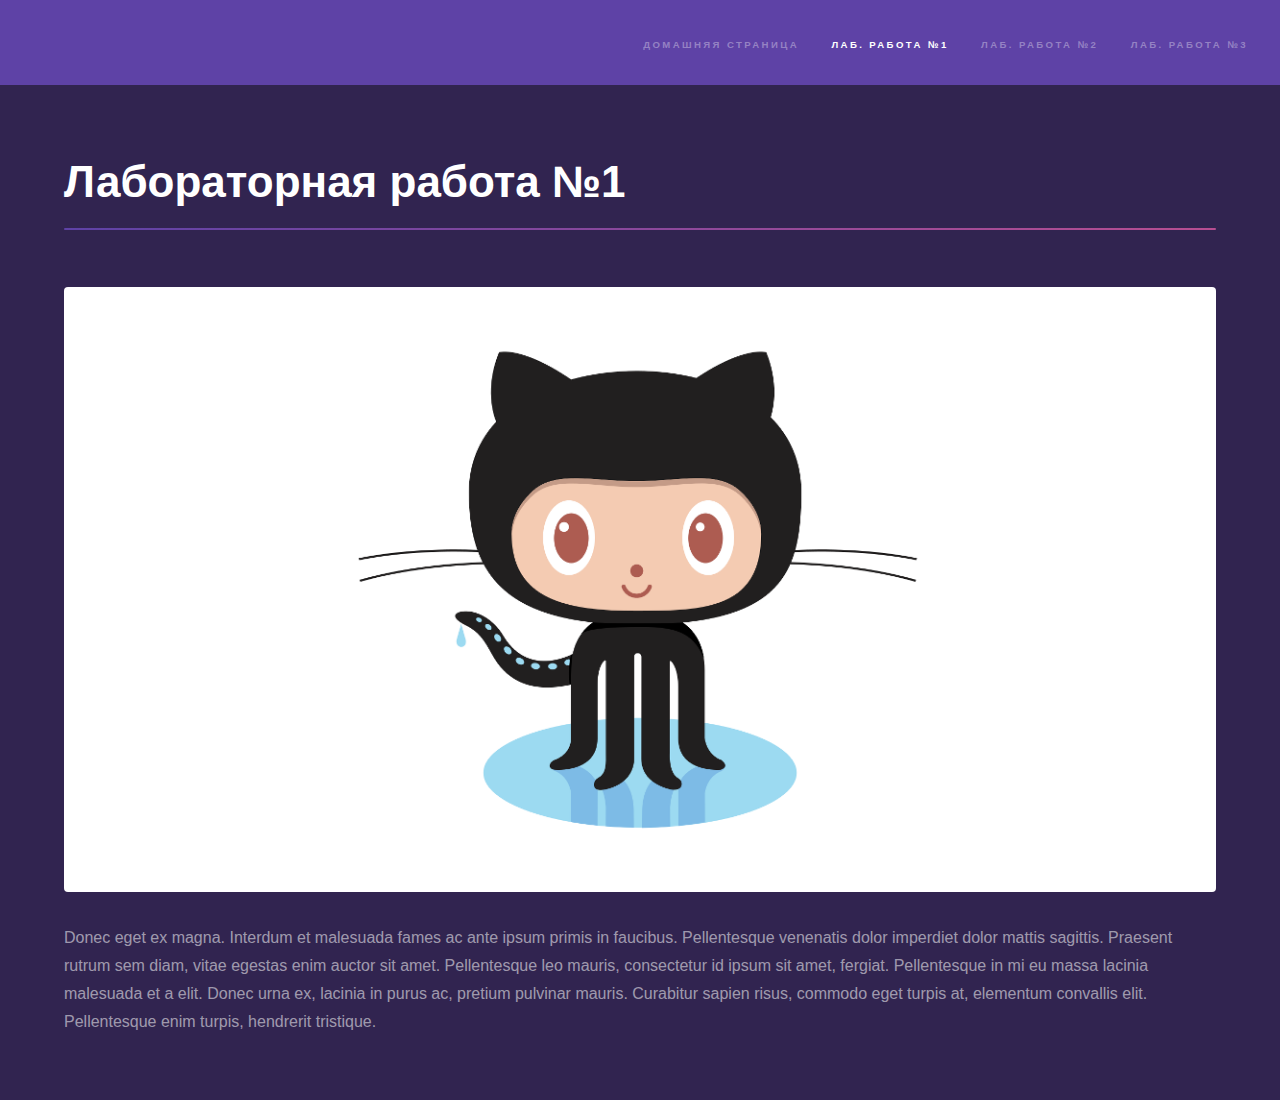
==== main/report_1.html @ d6a030f0 "first init" ====
<!DOCTYPE HTML>
<!--
	Hyperspace by HTML5 UP
	html5up.net | @ajlkn
	Free for personal and commercial use under the CCA 3.0 license (html5up.net/license)
-->
<html>
<head>
    <title>Лабораторная работа №1</title>
    <meta charset="utf-8" />
    <meta name="viewport" content="width=device-width, initial-scale=1, user-scalable=no" />
    <link rel="stylesheet" href="../assets/css/main.css" />
    <noscript><link rel="stylesheet" href="../assets/css/noscript.css" /></noscript>
</head>
<body class="is-preload">

<!-- Header -->
<header id="header">
    <nav>
        <ul>
            <li><a href="../index.html">Домашняя страница</a></li>
            <li><a href="./report_1.html" class="active">Лаб. работа №1</a></li>
            <li><a href="./report_2.html">Лаб. работа №2</a></li>
            <li><a href="./report_3.html">Лаб. работа №3</a></li>
        </ul>
    </nav>
</header>

<!-- Wrapper -->
<div id="wrapper">

    <!-- Main -->
    <section id="main" class="wrapper">
        <div class="inner">
            <h1 class="major">Лабораторная работа №1</h1>
            <span class="image fit"><img src="../images/lab_1.jpg" alt="" /></span>
            <p>Donec eget ex magna. Interdum et malesuada fames ac ante ipsum primis in faucibus. Pellentesque venenatis dolor imperdiet dolor mattis sagittis. Praesent rutrum sem diam, vitae egestas enim auctor sit amet. Pellentesque leo mauris, consectetur id ipsum sit amet, fergiat. Pellentesque in mi eu massa lacinia malesuada et a elit. Donec urna ex, lacinia in purus ac, pretium pulvinar mauris. Curabitur sapien risus, commodo eget turpis at, elementum convallis elit. Pellentesque enim turpis, hendrerit tristique.</p>
        </div>
    </section>

</div>

<!-- Scripts -->
<script src="../assets/js/jquery.min.js"></script>
<script src="../assets/js/jquery.scrollex.min.js"></script>
<script src="../assets/js/jquery.scrolly.min.js"></script>
<script src="../assets/js/browser.min.js"></script>
<script src="../assets/js/breakpoints.min.js"></script>
<script src="../assets/js/util.js"></script>
<script src="../assets/js/main.js"></script>

</body>
</html>
---- assets/css/main.css ----
@import url(fontawesome-all.min.css);

/*
	Hyperspace by HTML5 UP
	html5up.net | @ajlkn
	Free for personal and commercial use under the CCA 3.0 license (html5up.net/license)
*/

html, body, div, span, applet, object,
iframe, h1, h2, h3, h4, h5, h6, p, blockquote,
pre, a, abbr, acronym, address, big, cite,
code, del, dfn, em, img, ins, kbd, q, s, samp,
small, strike, strong, sub, sup, tt, var, b,
u, i, center, dl, dt, dd, ol, ul, li, fieldset,
form, label, legend, table, caption, tbody,
tfoot, thead, tr, th, td, article, aside,
canvas, details, embed, figure, figcaption,
footer, header, hgroup, menu, nav, output, ruby,
section, summary, time, mark, audio, video {
	margin: 0;
	padding: 0;
	border: 0;
	font-size: 100%;
	font: inherit;
	vertical-align: baseline;}

article, aside, details, figcaption, figure,
footer, header, hgroup, menu, nav, section {
	display: block;}

body {
	line-height: 1;
}

ol, ul {
	list-style: none;
}

blockquote, q {
	quotes: none;
}

	blockquote:before, blockquote:after, q:before, q:after {
		content: '';
		content: none;
	}

table {
	border-collapse: collapse;
	border-spacing: 0;
}

body {
	-webkit-text-size-adjust: none;
}

mark {
	background-color: transparent;
	color: inherit;
}

input::-moz-focus-inner {
	border: 0;
	padding: 0;
}

input, select, textarea {
	-moz-appearance: none;
	-webkit-appearance: none;
	-ms-appearance: none;
	appearance: none;
}

/* Basic */

	@-ms-viewport {
		width: device-width;
	}

	body {
		-ms-overflow-style: scrollbar;
	}

	@media screen and (max-width: 480px) {

		html, body {
			min-width: 320px;
		}

	}

	html {
		box-sizing: border-box;
	}

	*, *:before, *:after {
		box-sizing: inherit;
	}

	body {
		background: #312450;
	}

		body.is-preload *, body.is-preload *:before, body.is-preload *:after {
			-moz-animation: none !important;
			-webkit-animation: none !important;
			-ms-animation: none !important;
			animation: none !important;
			-moz-transition: none !important;
			-webkit-transition: none !important;
			-ms-transition: none !important;
			transition: none !important;
		}

/* Type */

	body, input, select, textarea {
		color: rgba(255, 255, 255, 0.55);
		font-family: Arial, Helvetica, sans-serif;
		font-size: 16.5pt;
		font-weight: normal;
		line-height: 1.75;
	}

		@media screen and (max-width: 1680px) {

			body, input, select, textarea {
				font-size: 13pt;
			}

		}

		@media screen and (max-width: 1280px) {

			body, input, select, textarea {
				font-size: 12pt;
			}

		}

		@media screen and (max-width: 360px) {

			body, input, select, textarea {
				font-size: 11pt;
			}

		}

	a {
		-moz-transition: color 0.2s ease, border-bottom-color 0.2s ease;
		-webkit-transition: color 0.2s ease, border-bottom-color 0.2s ease;
		-ms-transition: color 0.2s ease, border-bottom-color 0.2s ease;
		transition: color 0.2s ease, border-bottom-color 0.2s ease;
		border-bottom: dotted 1px rgba(255, 255, 255, 0.35);
		color: inherit;
		text-decoration: none;
	}

		a:hover {
			border-bottom-color: transparent;
			color: #ffffff;
		}

	strong, b {
		color: #ffffff;
		font-weight: bold;
	}

	em, i {
		font-style: italic;
	}

	p {
		margin: 0 0 2em 0;
	}

	h1, h2, h3, h4, h5, h6 {
		color: #ffffff;
		font-weight: bold;
		line-height: 1.5;
		margin: 0 0 0.5em 0;
	}

		h1 a, h2 a, h3 a, h4 a, h5 a, h6 a {
			color: inherit;
			text-decoration: none;
		}

	h1 {
		font-size: 2.75em;
	}

		h1.major {
			margin: 0 0 1.3em 0;
			position: relative;
			padding-bottom: 0.35em;
		}

			h1.major:after {
				background-image: -moz-linear-gradient(to right, #5e42a6, #b74e91);
				background-image: -webkit-linear-gradient(to right, #5e42a6, #b74e91);
				background-image: -ms-linear-gradient(to right, #5e42a6, #b74e91);
				background-image: linear-gradient(to right, #5e42a6, #b74e91);
				-moz-transition: max-width 0.2s ease;
				-webkit-transition: max-width 0.2s ease;
				-ms-transition: max-width 0.2s ease;
				transition: max-width 0.2s ease;
				border-radius: 0.2em;
				bottom: 0;
				content: '';
				height: 0.05em;
				position: absolute;
				right: 0;
				width: 100%;
			}

	h2 {
		font-size: 1.75em;
	}

	h3 {
		font-size: 1.1em;
	}

	h4 {
		font-size: 1em;
	}

	h5 {
		font-size: 0.8em;
	}

	h6 {
		font-size: 0.6em;
	}

	@media screen and (max-width: 736px) {

		h1 {
			font-size: 2em;
		}

		h2 {
			font-size: 1.25em;
		}

		h3 {
			font-size: 1em;
		}

		h4 {
			font-size: 0.8em;
		}

		h5 {
			font-size: 0.6em;
		}

		h6 {
			font-size: 0.6em;
		}

	}

	sub {
		font-size: 0.8em;
		position: relative;
		top: 0.5em;
	}

	sup {
		font-size: 0.8em;
		position: relative;
		top: -0.5em;
	}

	blockquote {
		border-left: solid 4px rgba(255, 255, 255, 0.15);
		font-style: italic;
		margin: 0 0 2em 0;
		padding: 0.5em 0 0.5em 2em;
	}

	code {
		background: rgba(255, 255, 255, 0.05);
		border-radius: 0.25em;
		border: solid 1px rgba(255, 255, 255, 0.15);
		font-family: "Courier New", monospace;
		font-size: 0.9em;
		margin: 0 0.25em;
		padding: 0.25em 0.65em;
	}

	pre {
		-webkit-overflow-scrolling: touch;
		font-family: "Courier New", monospace;
		font-size: 0.9em;
		margin: 0 0 2em 0;
	}

		pre code {
			display: block;
			line-height: 1.75em;
			padding: 1em 1.5em;
			overflow-x: auto;
		}

	hr {
		border: 0;
		border-bottom: solid 1px rgba(255, 255, 255, 0.15);
		margin: 2em 0;
	}

		hr.major {
			margin: 3em 0;
		}

	.align-left {
		text-align: left;
	}

	.align-center {
		text-align: center;
	}

	.align-right {
		text-align: right;
	}

/* Row */

	.row {
		display: flex;
		flex-wrap: wrap;
		box-sizing: border-box;
		align-items: stretch;
	}

		.row > * {
			box-sizing: border-box;
		}

		.row.gtr-uniform > * > :last-child {
			margin-bottom: 0;
		}

		.row.aln-left {
			justify-content: flex-start;
		}

		.row.aln-center {
			justify-content: center;
		}

		.row.aln-right {
			justify-content: flex-end;
		}

		.row.aln-top {
			align-items: flex-start;
		}

		.row.aln-middle {
			align-items: center;
		}

		.row.aln-bottom {
			align-items: flex-end;
		}

		.row > .imp {
			order: -1;
		}

		.row > .col-1 {
			width: 8.33333%;
		}

		.row > .off-1 {
			margin-left: 8.33333%;
		}

		.row > .col-2 {
			width: 16.66667%;
		}

		.row > .off-2 {
			margin-left: 16.66667%;
		}

		.row > .col-3 {
			width: 25%;
		}

		.row > .off-3 {
			margin-left: 25%;
		}

		.row > .col-4 {
			width: 33.33333%;
		}

		.row > .off-4 {
			margin-left: 33.33333%;
		}

		.row > .col-5 {
			width: 41.66667%;
		}

		.row > .off-5 {
			margin-left: 41.66667%;
		}

		.row > .col-6 {
			width: 50%;
		}

		.row > .off-6 {
			margin-left: 50%;
		}

		.row > .col-7 {
			width: 58.33333%;
		}

		.row > .off-7 {
			margin-left: 58.33333%;
		}

		.row > .col-8 {
			width: 66.66667%;
		}

		.row > .off-8 {
			margin-left: 66.66667%;
		}

		.row > .col-9 {
			width: 75%;
		}

		.row > .off-9 {
			margin-left: 75%;
		}

		.row > .col-10 {
			width: 83.33333%;
		}

		.row > .off-10 {
			margin-left: 83.33333%;
		}

		.row > .col-11 {
			width: 91.66667%;
		}

		.row > .off-11 {
			margin-left: 91.66667%;
		}

		.row > .col-12 {
			width: 100%;
		}

		.row > .off-12 {
			margin-left: 100%;
		}

		.row.gtr-0 {
			margin-top: 0;
			margin-left: 0em;
		}

			.row.gtr-0 > * {
				padding: 0 0 0 0em;
			}

			.row.gtr-0.gtr-uniform {
				margin-top: 0em;
			}

				.row.gtr-0.gtr-uniform > * {
					padding-top: 0em;
				}

		.row.gtr-25 {
			margin-top: 0;
			margin-left: -0.375em;
		}

			.row.gtr-25 > * {
				padding: 0 0 0 0.375em;
			}

			.row.gtr-25.gtr-uniform {
				margin-top: -0.375em;
			}

				.row.gtr-25.gtr-uniform > * {
					padding-top: 0.375em;
				}

		.row.gtr-50 {
			margin-top: 0;
			margin-left: -0.75em;
		}

			.row.gtr-50 > * {
				padding: 0 0 0 0.75em;
			}

			.row.gtr-50.gtr-uniform {
				margin-top: -0.75em;
			}

				.row.gtr-50.gtr-uniform > * {
					padding-top: 0.75em;
				}

		.row {
			margin-top: 0;
			margin-left: -1.5em;
		}

			.row > * {
				padding: 0 0 0 1.5em;
			}

			.row.gtr-uniform {
				margin-top: -1.5em;
			}

				.row.gtr-uniform > * {
					padding-top: 1.5em;
				}

		.row.gtr-150 {
			margin-top: 0;
			margin-left: -2.25em;
		}

			.row.gtr-150 > * {
				padding: 0 0 0 2.25em;
			}

			.row.gtr-150.gtr-uniform {
				margin-top: -2.25em;
			}

				.row.gtr-150.gtr-uniform > * {
					padding-top: 2.25em;
				}

		.row.gtr-200 {
			margin-top: 0;
			margin-left: -3em;
		}

			.row.gtr-200 > * {
				padding: 0 0 0 3em;
			}

			.row.gtr-200.gtr-uniform {
				margin-top: -3em;
			}

				.row.gtr-200.gtr-uniform > * {
					padding-top: 3em;
				}

		@media screen and (max-width: 1680px) {

			.row {
				display: flex;
				flex-wrap: wrap;
				box-sizing: border-box;
				align-items: stretch;
			}

				.row > * {
					box-sizing: border-box;
				}

				.row.gtr-uniform > * > :last-child {
					margin-bottom: 0;
				}

				.row.aln-left {
					justify-content: flex-start;
				}

				.row.aln-center {
					justify-content: center;
				}

				.row.aln-right {
					justify-content: flex-end;
				}

				.row.aln-top {
					align-items: flex-start;
				}

				.row.aln-middle {
					align-items: center;
				}

				.row.aln-bottom {
					align-items: flex-end;
				}

				.row > .imp-xlarge {
					order: -1;
				}

				.row > .col-1-xlarge {
					width: 8.33333%;
				}

				.row > .off-1-xlarge {
					margin-left: 8.33333%;
				}

				.row > .col-2-xlarge {
					width: 16.66667%;
				}

				.row > .off-2-xlarge {
					margin-left: 16.66667%;
				}

				.row > .col-3-xlarge {
					width: 25%;
				}

				.row > .off-3-xlarge {
					margin-left: 25%;
				}

				.row > .col-4-xlarge {
					width: 33.33333%;
				}

				.row > .off-4-xlarge {
					margin-left: 33.33333%;
				}

				.row > .col-5-xlarge {
					width: 41.66667%;
				}

				.row > .off-5-xlarge {
					margin-left: 41.66667%;
				}

				.row > .col-6-xlarge {
					width: 50%;
				}

				.row > .off-6-xlarge {
					margin-left: 50%;
				}

				.row > .col-7-xlarge {
					width: 58.33333%;
				}

				.row > .off-7-xlarge {
					margin-left: 58.33333%;
				}

				.row > .col-8-xlarge {
					width: 66.66667%;
				}

				.row > .off-8-xlarge {
					margin-left: 66.66667%;
				}

				.row > .col-9-xlarge {
					width: 75%;
				}

				.row > .off-9-xlarge {
					margin-left: 75%;
				}

				.row > .col-10-xlarge {
					width: 83.33333%;
				}

				.row > .off-10-xlarge {
					margin-left: 83.33333%;
				}

				.row > .col-11-xlarge {
					width: 91.66667%;
				}

				.row > .off-11-xlarge {
					margin-left: 91.66667%;
				}

				.row > .col-12-xlarge {
					width: 100%;
				}

				.row > .off-12-xlarge {
					margin-left: 100%;
				}

				.row.gtr-0 {
					margin-top: 0;
					margin-left: 0em;
				}

					.row.gtr-0 > * {
						padding: 0 0 0 0em;
					}

					.row.gtr-0.gtr-uniform {
						margin-top: 0em;
					}

						.row.gtr-0.gtr-uniform > * {
							padding-top: 0em;
						}

				.row.gtr-25 {
					margin-top: 0;
					margin-left: -0.375em;
				}

					.row.gtr-25 > * {
						padding: 0 0 0 0.375em;
					}

					.row.gtr-25.gtr-uniform {
						margin-top: -0.375em;
					}

						.row.gtr-25.gtr-uniform > * {
							padding-top: 0.375em;
						}

				.row.gtr-50 {
					margin-top: 0;
					margin-left: -0.75em;
				}

					.row.gtr-50 > * {
						padding: 0 0 0 0.75em;
					}

					.row.gtr-50.gtr-uniform {
						margin-top: -0.75em;
					}

						.row.gtr-50.gtr-uniform > * {
							padding-top: 0.75em;
						}

				.row {
					margin-top: 0;
					margin-left: -1.5em;
				}

					.row > * {
						padding: 0 0 0 1.5em;
					}

					.row.gtr-uniform {
						margin-top: -1.5em;
					}

						.row.gtr-uniform > * {
							padding-top: 1.5em;
						}

				.row.gtr-150 {
					margin-top: 0;
					margin-left: -2.25em;
				}

					.row.gtr-150 > * {
						padding: 0 0 0 2.25em;
					}

					.row.gtr-150.gtr-uniform {
						margin-top: -2.25em;
					}

						.row.gtr-150.gtr-uniform > * {
							padding-top: 2.25em;
						}

				.row.gtr-200 {
					margin-top: 0;
					margin-left: -3em;
				}

					.row.gtr-200 > * {
						padding: 0 0 0 3em;
					}

					.row.gtr-200.gtr-uniform {
						margin-top: -3em;
					}

						.row.gtr-200.gtr-uniform > * {
							padding-top: 3em;
						}

		}

		@media screen and (max-width: 1280px) {

			.row {
				display: flex;
				flex-wrap: wrap;
				box-sizing: border-box;
				align-items: stretch;
			}

				.row > * {
					box-sizing: border-box;
				}

				.row.gtr-uniform > * > :last-child {
					margin-bottom: 0;
				}

				.row.aln-left {
					justify-content: flex-start;
				}

				.row.aln-center {
					justify-content: center;
				}

				.row.aln-right {
					justify-content: flex-end;
				}

				.row.aln-top {
					align-items: flex-start;
				}

				.row.aln-middle {
					align-items: center;
				}

				.row.aln-bottom {
					align-items: flex-end;
				}

				.row > .imp-large {
					order: -1;
				}

				.row > .col-1-large {
					width: 8.33333%;
				}

				.row > .off-1-large {
					margin-left: 8.33333%;
				}

				.row > .col-2-large {
					width: 16.66667%;
				}

				.row > .off-2-large {
					margin-left: 16.66667%;
				}

				.row > .col-3-large {
					width: 25%;
				}

				.row > .off-3-large {
					margin-left: 25%;
				}

				.row > .col-4-large {
					width: 33.33333%;
				}

				.row > .off-4-large {
					margin-left: 33.33333%;
				}

				.row > .col-5-large {
					width: 41.66667%;
				}

				.row > .off-5-large {
					margin-left: 41.66667%;
				}

				.row > .col-6-large {
					width: 50%;
				}

				.row > .off-6-large {
					margin-left: 50%;
				}

				.row > .col-7-large {
					width: 58.33333%;
				}

				.row > .off-7-large {
					margin-left: 58.33333%;
				}

				.row > .col-8-large {
					width: 66.66667%;
				}

				.row > .off-8-large {
					margin-left: 66.66667%;
				}

				.row > .col-9-large {
					width: 75%;
				}

				.row > .off-9-large {
					margin-left: 75%;
				}

				.row > .col-10-large {
					width: 83.33333%;
				}

				.row > .off-10-large {
					margin-left: 83.33333%;
				}

				.row > .col-11-large {
					width: 91.66667%;
				}

				.row > .off-11-large {
					margin-left: 91.66667%;
				}

				.row > .col-12-large {
					width: 100%;
				}

				.row > .off-12-large {
					margin-left: 100%;
				}

				.row.gtr-0 {
					margin-top: 0;
					margin-left: 0em;
				}

					.row.gtr-0 > * {
						padding: 0 0 0 0em;
					}

					.row.gtr-0.gtr-uniform {
						margin-top: 0em;
					}

						.row.gtr-0.gtr-uniform > * {
							padding-top: 0em;
						}

				.row.gtr-25 {
					margin-top: 0;
					margin-left: -0.375em;
				}

					.row.gtr-25 > * {
						padding: 0 0 0 0.375em;
					}

					.row.gtr-25.gtr-uniform {
						margin-top: -0.375em;
					}

						.row.gtr-25.gtr-uniform > * {
							padding-top: 0.375em;
						}

				.row.gtr-50 {
					margin-top: 0;
					margin-left: -0.75em;
				}

					.row.gtr-50 > * {
						padding: 0 0 0 0.75em;
					}

					.row.gtr-50.gtr-uniform {
						margin-top: -0.75em;
					}

						.row.gtr-50.gtr-uniform > * {
							padding-top: 0.75em;
						}

				.row {
					margin-top: 0;
					margin-left: -1.5em;
				}

					.row > * {
						padding: 0 0 0 1.5em;
					}

					.row.gtr-uniform {
						margin-top: -1.5em;
					}

						.row.gtr-uniform > * {
							padding-top: 1.5em;
						}

				.row.gtr-150 {
					margin-top: 0;
					margin-left: -2.25em;
				}

					.row.gtr-150 > * {
						padding: 0 0 0 2.25em;
					}

					.row.gtr-150.gtr-uniform {
						margin-top: -2.25em;
					}

						.row.gtr-150.gtr-uniform > * {
							padding-top: 2.25em;
						}

				.row.gtr-200 {
					margin-top: 0;
					margin-left: -3em;
				}

					.row.gtr-200 > * {
						padding: 0 0 0 3em;
					}

					.row.gtr-200.gtr-uniform {
						margin-top: -3em;
					}

						.row.gtr-200.gtr-uniform > * {
							padding-top: 3em;
						}

		}

		@media screen and (max-width: 980px) {

			.row {
				display: flex;
				flex-wrap: wrap;
				box-sizing: border-box;
				align-items: stretch;
			}

				.row > * {
					box-sizing: border-box;
				}

				.row.gtr-uniform > * > :last-child {
					margin-bottom: 0;
				}

				.row.aln-left {
					justify-content: flex-start;
				}

				.row.aln-center {
					justify-content: center;
				}

				.row.aln-right {
					justify-content: flex-end;
				}

				.row.aln-top {
					align-items: flex-start;
				}

				.row.aln-middle {
					align-items: center;
				}

				.row.aln-bottom {
					align-items: flex-end;
				}

				.row > .imp-medium {
					order: -1;
				}

				.row > .col-1-medium {
					width: 8.33333%;
				}

				.row > .off-1-medium {
					margin-left: 8.33333%;
				}

				.row > .col-2-medium {
					width: 16.66667%;
				}

				.row > .off-2-medium {
					margin-left: 16.66667%;
				}

				.row > .col-3-medium {
					width: 25%;
				}

				.row > .off-3-medium {
					margin-left: 25%;
				}

				.row > .col-4-medium {
					width: 33.33333%;
				}

				.row > .off-4-medium {
					margin-left: 33.33333%;
				}

				.row > .col-5-medium {
					width: 41.66667%;
				}

				.row > .off-5-medium {
					margin-left: 41.66667%;
				}

				.row > .col-6-medium {
					width: 50%;
				}

				.row > .off-6-medium {
					margin-left: 50%;
				}

				.row > .col-7-medium {
					width: 58.33333%;
				}

				.row > .off-7-medium {
					margin-left: 58.33333%;
				}

				.row > .col-8-medium {
					width: 66.66667%;
				}

				.row > .off-8-medium {
					margin-left: 66.66667%;
				}

				.row > .col-9-medium {
					width: 75%;
				}

				.row > .off-9-medium {
					margin-left: 75%;
				}

				.row > .col-10-medium {
					width: 83.33333%;
				}

				.row > .off-10-medium {
					margin-left: 83.33333%;
				}

				.row > .col-11-medium {
					width: 91.66667%;
				}

				.row > .off-11-medium {
					margin-left: 91.66667%;
				}

				.row > .col-12-medium {
					width: 100%;
				}

				.row > .off-12-medium {
					margin-left: 100%;
				}

				.row.gtr-0 {
					margin-top: 0;
					margin-left: 0em;
				}

					.row.gtr-0 > * {
						padding: 0 0 0 0em;
					}

					.row.gtr-0.gtr-uniform {
						margin-top: 0em;
					}

						.row.gtr-0.gtr-uniform > * {
							padding-top: 0em;
						}

				.row.gtr-25 {
					margin-top: 0;
					margin-left: -0.375em;
				}

					.row.gtr-25 > * {
						padding: 0 0 0 0.375em;
					}

					.row.gtr-25.gtr-uniform {
						margin-top: -0.375em;
					}

						.row.gtr-25.gtr-uniform > * {
							padding-top: 0.375em;
						}

				.row.gtr-50 {
					margin-top: 0;
					margin-left: -0.75em;
				}

					.row.gtr-50 > * {
						padding: 0 0 0 0.75em;
					}

					.row.gtr-50.gtr-uniform {
						margin-top: -0.75em;
					}

						.row.gtr-50.gtr-uniform > * {
							padding-top: 0.75em;
						}

				.row {
					margin-top: 0;
					margin-left: -1.5em;
				}

					.row > * {
						padding: 0 0 0 1.5em;
					}

					.row.gtr-uniform {
						margin-top: -1.5em;
					}

						.row.gtr-uniform > * {
							padding-top: 1.5em;
						}

				.row.gtr-150 {
					margin-top: 0;
					margin-left: -2.25em;
				}

					.row.gtr-150 > * {
						padding: 0 0 0 2.25em;
					}

					.row.gtr-150.gtr-uniform {
						margin-top: -2.25em;
					}

						.row.gtr-150.gtr-uniform > * {
							padding-top: 2.25em;
						}

				.row.gtr-200 {
					margin-top: 0;
					margin-left: -3em;
				}

					.row.gtr-200 > * {
						padding: 0 0 0 3em;
					}

					.row.gtr-200.gtr-uniform {
						margin-top: -3em;
					}

						.row.gtr-200.gtr-uniform > * {
							padding-top: 3em;
						}

		}

		@media screen and (max-width: 736px) {

			.row {
				display: flex;
				flex-wrap: wrap;
				box-sizing: border-box;
				align-items: stretch;
			}

				.row > * {
					box-sizing: border-box;
				}

				.row.gtr-uniform > * > :last-child {
					margin-bottom: 0;
				}

				.row.aln-left {
					justify-content: flex-start;
				}

				.row.aln-center {
					justify-content: center;
				}

				.row.aln-right {
					justify-content: flex-end;
				}

				.row.aln-top {
					align-items: flex-start;
				}

				.row.aln-middle {
					align-items: center;
				}

				.row.aln-bottom {
					align-items: flex-end;
				}

				.row > .imp-small {
					order: -1;
				}

				.row > .col-1-small {
					width: 8.33333%;
				}

				.row > .off-1-small {
					margin-left: 8.33333%;
				}

				.row > .col-2-small {
					width: 16.66667%;
				}

				.row > .off-2-small {
					margin-left: 16.66667%;
				}

				.row > .col-3-small {
					width: 25%;
				}

				.row > .off-3-small {
					margin-left: 25%;
				}

				.row > .col-4-small {
					width: 33.33333%;
				}

				.row > .off-4-small {
					margin-left: 33.33333%;
				}

				.row > .col-5-small {
					width: 41.66667%;
				}

				.row > .off-5-small {
					margin-left: 41.66667%;
				}

				.row > .col-6-small {
					width: 50%;
				}

				.row > .off-6-small {
					margin-left: 50%;
				}

				.row > .col-7-small {
					width: 58.33333%;
				}

				.row > .off-7-small {
					margin-left: 58.33333%;
				}

				.row > .col-8-small {
					width: 66.66667%;
				}

				.row > .off-8-small {
					margin-left: 66.66667%;
				}

				.row > .col-9-small {
					width: 75%;
				}

				.row > .off-9-small {
					margin-left: 75%;
				}

				.row > .col-10-small {
					width: 83.33333%;
				}

				.row > .off-10-small {
					margin-left: 83.33333%;
				}

				.row > .col-11-small {
					width: 91.66667%;
				}

				.row > .off-11-small {
					margin-left: 91.66667%;
				}

				.row > .col-12-small {
					width: 100%;
				}

				.row > .off-12-small {
					margin-left: 100%;
				}

				.row.gtr-0 {
					margin-top: 0;
					margin-left: 0em;
				}

					.row.gtr-0 > * {
						padding: 0 0 0 0em;
					}

					.row.gtr-0.gtr-uniform {
						margin-top: 0em;
					}

						.row.gtr-0.gtr-uniform > * {
							padding-top: 0em;
						}

				.row.gtr-25 {
					margin-top: 0;
					margin-left: -0.375em;
				}

					.row.gtr-25 > * {
						padding: 0 0 0 0.375em;
					}

					.row.gtr-25.gtr-uniform {
						margin-top: -0.375em;
					}

						.row.gtr-25.gtr-uniform > * {
							padding-top: 0.375em;
						}

				.row.gtr-50 {
					margin-top: 0;
					margin-left: -0.75em;
				}

					.row.gtr-50 > * {
						padding: 0 0 0 0.75em;
					}

					.row.gtr-50.gtr-uniform {
						margin-top: -0.75em;
					}

						.row.gtr-50.gtr-uniform > * {
							padding-top: 0.75em;
						}

				.row {
					margin-top: 0;
					margin-left: -1.5em;
				}

					.row > * {
						padding: 0 0 0 1.5em;
					}

					.row.gtr-uniform {
						margin-top: -1.5em;
					}

						.row.gtr-uniform > * {
							padding-top: 1.5em;
						}

				.row.gtr-150 {
					margin-top: 0;
					margin-left: -2.25em;
				}

					.row.gtr-150 > * {
						padding: 0 0 0 2.25em;
					}

					.row.gtr-150.gtr-uniform {
						margin-top: -2.25em;
					}

						.row.gtr-150.gtr-uniform > * {
							padding-top: 2.25em;
						}

				.row.gtr-200 {
					margin-top: 0;
					margin-left: -3em;
				}

					.row.gtr-200 > * {
						padding: 0 0 0 3em;
					}

					.row.gtr-200.gtr-uniform {
						margin-top: -3em;
					}

						.row.gtr-200.gtr-uniform > * {
							padding-top: 3em;
						}

		}

		@media screen and (max-width: 480px) {

			.row {
				display: flex;
				flex-wrap: wrap;
				box-sizing: border-box;
				align-items: stretch;
			}

				.row > * {
					box-sizing: border-box;
				}

				.row.gtr-uniform > * > :last-child {
					margin-bottom: 0;
				}

				.row.aln-left {
					justify-content: flex-start;
				}

				.row.aln-center {
					justify-content: center;
				}

				.row.aln-right {
					justify-content: flex-end;
				}

				.row.aln-top {
					align-items: flex-start;
				}

				.row.aln-middle {
					align-items: center;
				}

				.row.aln-bottom {
					align-items: flex-end;
				}

				.row > .imp-xsmall {
					order: -1;
				}

				.row > .col-1-xsmall {
					width: 8.33333%;
				}

				.row > .off-1-xsmall {
					margin-left: 8.33333%;
				}

				.row > .col-2-xsmall {
					width: 16.66667%;
				}

				.row > .off-2-xsmall {
					margin-left: 16.66667%;
				}

				.row > .col-3-xsmall {
					width: 25%;
				}

				.row > .off-3-xsmall {
					margin-left: 25%;
				}

				.row > .col-4-xsmall {
					width: 33.33333%;
				}

				.row > .off-4-xsmall {
					margin-left: 33.33333%;
				}

				.row > .col-5-xsmall {
					width: 41.66667%;
				}

				.row > .off-5-xsmall {
					margin-left: 41.66667%;
				}

				.row > .col-6-xsmall {
					width: 50%;
				}

				.row > .off-6-xsmall {
					margin-left: 50%;
				}

				.row > .col-7-xsmall {
					width: 58.33333%;
				}

				.row > .off-7-xsmall {
					margin-left: 58.33333%;
				}

				.row > .col-8-xsmall {
					width: 66.66667%;
				}

				.row > .off-8-xsmall {
					margin-left: 66.66667%;
				}

				.row > .col-9-xsmall {
					width: 75%;
				}

				.row > .off-9-xsmall {
					margin-left: 75%;
				}

				.row > .col-10-xsmall {
					width: 83.33333%;
				}

				.row > .off-10-xsmall {
					margin-left: 83.33333%;
				}

				.row > .col-11-xsmall {
					width: 91.66667%;
				}

				.row > .off-11-xsmall {
					margin-left: 91.66667%;
				}

				.row > .col-12-xsmall {
					width: 100%;
				}

				.row > .off-12-xsmall {
					margin-left: 100%;
				}

				.row.gtr-0 {
					margin-top: 0;
					margin-left: 0em;
				}

					.row.gtr-0 > * {
						padding: 0 0 0 0em;
					}

					.row.gtr-0.gtr-uniform {
						margin-top: 0em;
					}

						.row.gtr-0.gtr-uniform > * {
							padding-top: 0em;
						}

				.row.gtr-25 {
					margin-top: 0;
					margin-left: -0.375em;
				}

					.row.gtr-25 > * {
						padding: 0 0 0 0.375em;
					}

					.row.gtr-25.gtr-uniform {
						margin-top: -0.375em;
					}

						.row.gtr-25.gtr-uniform > * {
							padding-top: 0.375em;
						}

				.row.gtr-50 {
					margin-top: 0;
					margin-left: -0.75em;
				}

					.row.gtr-50 > * {
						padding: 0 0 0 0.75em;
					}

					.row.gtr-50.gtr-uniform {
						margin-top: -0.75em;
					}

						.row.gtr-50.gtr-uniform > * {
							padding-top: 0.75em;
						}

				.row {
					margin-top: 0;
					margin-left: -1.5em;
				}

					.row > * {
						padding: 0 0 0 1.5em;
					}

					.row.gtr-uniform {
						margin-top: -1.5em;
					}

						.row.gtr-uniform > * {
							padding-top: 1.5em;
						}

				.row.gtr-150 {
					margin-top: 0;
					margin-left: -2.25em;
				}

					.row.gtr-150 > * {
						padding: 0 0 0 2.25em;
					}

					.row.gtr-150.gtr-uniform {
						margin-top: -2.25em;
					}

						.row.gtr-150.gtr-uniform > * {
							padding-top: 2.25em;
						}

				.row.gtr-200 {
					margin-top: 0;
					margin-left: -3em;
				}

					.row.gtr-200 > * {
						padding: 0 0 0 3em;
					}

					.row.gtr-200.gtr-uniform {
						margin-top: -3em;
					}

						.row.gtr-200.gtr-uniform > * {
							padding-top: 3em;
						}

		}

/* Box */

	.box {
		border-radius: 0.25em;
		border: solid 1px rgba(255, 255, 255, 0.15);
		margin-bottom: 2em;
		padding: 1.5em;
	}

		.box > :last-child,
		.box > :last-child > :last-child,
		.box > :last-child > :last-child > :last-child {
			margin-bottom: 0;
		}

		.box.alt {
			border: 0;
			border-radius: 0;
			padding: 0;
		}

/* Button */

	input[type="submit"],
	input[type="reset"],
	input[type="button"],
	button,
	.button {
		-moz-appearance: none;
		-webkit-appearance: none;
		-ms-appearance: none;
		appearance: none;
		-moz-transition: border-color 0.2s ease;
		-webkit-transition: border-color 0.2s ease;
		-ms-transition: border-color 0.2s ease;
		transition: border-color 0.2s ease;
		background-color: transparent;
		border: solid 1px !important;
		border-color: rgba(255, 255, 255, 0.15) !important;
		border-radius: 3em;
		color: #ffffff !important;
		cursor: pointer;
		display: inline-block;
		font-size: 0.6em;
		font-weight: bold;
		height: calc(4.75em + 2px);
		letter-spacing: 0.25em;
		line-height: 4.75em;
		outline: 0;
		padding: 0 3.75em;
		position: relative;
		text-align: center;
		text-decoration: none;
		text-transform: uppercase;
		white-space: nowrap;
	}

		input[type="submit"]:after,
		input[type="reset"]:after,
		input[type="button"]:after,
		button:after,
		.button:after {
			-moz-transform: scale(0.25);
			-webkit-transform: scale(0.25);
			-ms-transform: scale(0.25);
			transform: scale(0.25);
			pointer-events: none;
			-moz-transition: opacity 0.2s ease, -moz-transform 0.2s ease;
			-webkit-transition: opacity 0.2s ease, -webkit-transform 0.2s ease;
			-ms-transition: opacity 0.2s ease, -ms-transform 0.2s ease;
			transition: opacity 0.2s ease, transform 0.2s ease;
			background: #ffffff;
			border-radius: 3em;
			content: '';
			height: 100%;
			left: 0;
			opacity: 0;
			position: absolute;
			top: 0;
			width: 100%;
		}

		input[type="submit"].icon:before,
		input[type="reset"].icon:before,
		input[type="button"].icon:before,
		button.icon:before,
		.button.icon:before {
			margin-right: 0.75em;
		}

		input[type="submit"].fit,
		input[type="reset"].fit,
		input[type="button"].fit,
		button.fit,
		.button.fit {
			width: 100%;
		}

		input[type="submit"].small,
		input[type="reset"].small,
		input[type="button"].small,
		button.small,
		.button.small {
			font-size: 0.4em;
		}

		input[type="submit"].large,
		input[type="reset"].large,
		input[type="button"].large,
		button.large,
		.button.large {
			font-size: 0.8em;
		}

		input[type="submit"].primary,
		input[type="reset"].primary,
		input[type="button"].primary,
		button.primary,
		.button.primary {
			background-color: #ffffff;
			color: #312450 !important;
		}

			input[type="submit"].primary:after,
			input[type="reset"].primary:after,
			input[type="button"].primary:after,
			button.primary:after,
			.button.primary:after {
				display: none;
			}

		input[type="submit"].disabled, input[type="submit"]:disabled,
		input[type="reset"].disabled,
		input[type="reset"]:disabled,
		input[type="button"].disabled,
		input[type="button"]:disabled,
		button.disabled,
		button:disabled,
		.button.disabled,
		.button:disabled {
			cursor: default;
			opacity: 0.5;
			pointer-events: none;
		}

		input[type="submit"]:hover,
		input[type="reset"]:hover,
		input[type="button"]:hover,
		button:hover,
		.button:hover {
			border-color: rgba(255, 255, 255, 0.55) !important;
		}

			input[type="submit"]:hover:after,
			input[type="reset"]:hover:after,
			input[type="button"]:hover:after,
			button:hover:after,
			.button:hover:after {
				opacity: 0.05;
				-moz-transform: scale(1);
				-webkit-transform: scale(1);
				-ms-transform: scale(1);
				transform: scale(1);
			}

			input[type="submit"]:hover:active,
			input[type="reset"]:hover:active,
			input[type="button"]:hover:active,
			button:hover:active,
			.button:hover:active {
				border-color: #ffffff !important;
			}

				input[type="submit"]:hover:active:after,
				input[type="reset"]:hover:active:after,
				input[type="button"]:hover:active:after,
				button:hover:active:after,
				.button:hover:active:after {
					opacity: 0.1;
				}

/* Features */

	.features {
		display: -moz-flex;
		display: -webkit-flex;
		display: -ms-flex;
		display: flex;
		-moz-flex-wrap: wrap;
		-webkit-flex-wrap: wrap;
		-ms-flex-wrap: wrap;
		flex-wrap: wrap;
		border-radius: 0.25em;
		border: solid 1px rgba(255, 255, 255, 0.15);
		background: rgba(255, 255, 255, 0.05);
		margin: 0 0 2em 0;
	}

		.features section {
			padding: 3.5em 3em 1em 7em ;
			width: 50%;
			border-top: solid 1px rgba(255, 255, 255, 0.15);
			position: relative;
		}

			.features section:nth-child(-n + 2) {
				border-top-width: 0;
			}

			.features section:nth-child(2n) {
				border-left: solid 1px rgba(255, 255, 255, 0.15);
			}

			.features section .icon {
				-moz-transition: opacity 0.5s ease, -moz-transform 0.5s ease;
				-webkit-transition: opacity 0.5s ease, -webkit-transform 0.5s ease;
				-ms-transition: opacity 0.5s ease, -ms-transform 0.5s ease;
				transition: opacity 0.5s ease, transform 0.5s ease;
				-moz-transition-delay: 1s;
				-webkit-transition-delay: 1s;
				-ms-transition-delay: 1s;
				transition-delay: 1s;
				-moz-transform: scale(1);
				-webkit-transform: scale(1);
				-ms-transform: scale(1);
				transform: scale(1);
				position: absolute;
				left: 3em;
				top: 3em;
				opacity: 1;
			}

			.features section:nth-child(1) .icon {
				-moz-transition-delay: 0.15s;
				-webkit-transition-delay: 0.15s;
				-ms-transition-delay: 0.15s;
				transition-delay: 0.15s;
			}

			.features section:nth-child(2) .icon {
				-moz-transition-delay: 0.3s;
				-webkit-transition-delay: 0.3s;
				-ms-transition-delay: 0.3s;
				transition-delay: 0.3s;
			}

			.features section:nth-child(3) .icon {
				-moz-transition-delay: 0.45s;
				-webkit-transition-delay: 0.45s;
				-ms-transition-delay: 0.45s;
				transition-delay: 0.45s;
			}

			.features section:nth-child(4) .icon {
				-moz-transition-delay: 0.6s;
				-webkit-transition-delay: 0.6s;
				-ms-transition-delay: 0.6s;
				transition-delay: 0.6s;
			}

			.features section:nth-child(5) .icon {
				-moz-transition-delay: 0.75s;
				-webkit-transition-delay: 0.75s;
				-ms-transition-delay: 0.75s;
				transition-delay: 0.75s;
			}

			.features section:nth-child(6) .icon {
				-moz-transition-delay: 0.9s;
				-webkit-transition-delay: 0.9s;
				-ms-transition-delay: 0.9s;
				transition-delay: 0.9s;
			}

			.features section:nth-child(7) .icon {
				-moz-transition-delay: 1.05s;
				-webkit-transition-delay: 1.05s;
				-ms-transition-delay: 1.05s;
				transition-delay: 1.05s;
			}

			.features section:nth-child(8) .icon {
				-moz-transition-delay: 1.2s;
				-webkit-transition-delay: 1.2s;
				-ms-transition-delay: 1.2s;
				transition-delay: 1.2s;
			}

			.features section:nth-child(9) .icon {
				-moz-transition-delay: 1.35s;
				-webkit-transition-delay: 1.35s;
				-ms-transition-delay: 1.35s;
				transition-delay: 1.35s;
			}

			.features section:nth-child(10) .icon {
				-moz-transition-delay: 1.5s;
				-webkit-transition-delay: 1.5s;
				-ms-transition-delay: 1.5s;
				transition-delay: 1.5s;
			}

			.features section:nth-child(11) .icon {
				-moz-transition-delay: 1.65s;
				-webkit-transition-delay: 1.65s;
				-ms-transition-delay: 1.65s;
				transition-delay: 1.65s;
			}

			.features section:nth-child(12) .icon {
				-moz-transition-delay: 1.8s;
				-webkit-transition-delay: 1.8s;
				-ms-transition-delay: 1.8s;
				transition-delay: 1.8s;
			}

			.features section:nth-child(13) .icon {
				-moz-transition-delay: 1.95s;
				-webkit-transition-delay: 1.95s;
				-ms-transition-delay: 1.95s;
				transition-delay: 1.95s;
			}

			.features section:nth-child(14) .icon {
				-moz-transition-delay: 2.1s;
				-webkit-transition-delay: 2.1s;
				-ms-transition-delay: 2.1s;
				transition-delay: 2.1s;
			}

			.features section:nth-child(15) .icon {
				-moz-transition-delay: 2.25s;
				-webkit-transition-delay: 2.25s;
				-ms-transition-delay: 2.25s;
				transition-delay: 2.25s;
			}

			.features section:nth-child(16) .icon {
				-moz-transition-delay: 2.4s;
				-webkit-transition-delay: 2.4s;
				-ms-transition-delay: 2.4s;
				transition-delay: 2.4s;
			}

			.features section:nth-child(17) .icon {
				-moz-transition-delay: 2.55s;
				-webkit-transition-delay: 2.55s;
				-ms-transition-delay: 2.55s;
				transition-delay: 2.55s;
			}

			.features section:nth-child(18) .icon {
				-moz-transition-delay: 2.7s;
				-webkit-transition-delay: 2.7s;
				-ms-transition-delay: 2.7s;
				transition-delay: 2.7s;
			}

			.features section:nth-child(19) .icon {
				-moz-transition-delay: 2.85s;
				-webkit-transition-delay: 2.85s;
				-ms-transition-delay: 2.85s;
				transition-delay: 2.85s;
			}

			.features section:nth-child(20) .icon {
				-moz-transition-delay: 3s;
				-webkit-transition-delay: 3s;
				-ms-transition-delay: 3s;
				transition-delay: 3s;
			}

		.features.inactive section .icon {
			-moz-transform: scale(0.5);
			-webkit-transform: scale(0.5);
			-ms-transform: scale(0.5);
			transform: scale(0.5);
			opacity: 0;
		}

		@media screen and (max-width: 980px) {

			.features {
				display: block;
			}

				.features section {
					border-top-width: 1px !important;
					border-left-width: 0 !important;
					width: 100%;
				}

					.features section:first-child {
						border-top-width: 0 !important;
					}

		}

		@media screen and (max-width: 736px) {

			.features section {
				padding: 2.5em 1.5em 0.1em 5.5em ;
			}

				.features section .icon {
					left: 1.5em;
					top: 2em;
				}

		}

		@media screen and (max-width: 480px) {

			.features section {
				padding: 2em 1.5em 0.1em 1.5em ;
			}

				.features section .icon {
					left: 0;
					position: relative;
					top: 0;
				}

		}

/* Form */

	form {
		margin: 0 0 2em 0;
	}

		form > :last-child {
			margin-bottom: 0;
		}

		form > .fields {
			display: -moz-flex;
			display: -webkit-flex;
			display: -ms-flex;
			display: flex;
			-moz-flex-wrap: wrap;
			-webkit-flex-wrap: wrap;
			-ms-flex-wrap: wrap;
			flex-wrap: wrap;
			width: calc(100% + 3em);
			margin: -1.5em 0 2em -1.5em;
		}

			form > .fields > .field {
				-moz-flex-grow: 0;
				-webkit-flex-grow: 0;
				-ms-flex-grow: 0;
				flex-grow: 0;
				-moz-flex-shrink: 0;
				-webkit-flex-shrink: 0;
				-ms-flex-shrink: 0;
				flex-shrink: 0;
				padding: 1.5em 0 0 1.5em;
				width: calc(100% - 1.5em);
			}

				form > .fields > .field.half {
					width: calc(50% - 0.75em);
				}

				form > .fields > .field.third {
					width: calc(100%/3 - 0.5em);
				}

				form > .fields > .field.quarter {
					width: calc(25% - 0.375em);
				}

		@media screen and (max-width: 480px) {

			form > .fields {
				width: calc(100% + 3em);
				margin: -1.5em 0 2em -1.5em;
			}

				form > .fields > .field {
					padding: 1.5em 0 0 1.5em;
					width: calc(100% - 1.5em);
				}

					form > .fields > .field.half {
						width: calc(100% - 1.5em);
					}

					form > .fields > .field.third {
						width: calc(100% - 1.5em);
					}

					form > .fields > .field.quarter {
						width: calc(100% - 1.5em);
					}

		}

	label {
		color: #ffffff;
		font-weight: bold;
		line-height: 1.5;
		margin: 0 0 0.7em 0;
		display: block;
		font-size: 1.1em;
	}

	input[type="text"],
	input[type="password"],
	input[type="email"],
	input[type="tel"],
	select,
	textarea {
		-moz-appearance: none;
		-webkit-appearance: none;
		-ms-appearance: none;
		appearance: none;
		background: rgba(255, 255, 255, 0.05);
		border-radius: 0.25em;
		border: none;
		border: solid 1px rgba(255, 255, 255, 0.15);
		color: inherit;
		display: block;
		outline: 0;
		padding: 0 1em;
		text-decoration: none;
		width: 100%;
	}

		input[type="text"]:invalid,
		input[type="password"]:invalid,
		input[type="email"]:invalid,
		input[type="tel"]:invalid,
		select:invalid,
		textarea:invalid {
			box-shadow: none;
		}

		input[type="text"]:focus,
		input[type="password"]:focus,
		input[type="email"]:focus,
		input[type="tel"]:focus,
		select:focus,
		textarea:focus {
			border-color: #ffffff;
			box-shadow: 0 0 0 1px #ffffff;
		}

	select {
		background-image: url("data:image/svg+xml;charset=utf8,%3Csvg xmlns='http://www.w3.org/2000/svg' width='40' height='40' preserveAspectRatio='none' viewBox='0 0 40 40'%3E%3Cpath d='M9.4,12.3l10.4,10.4l10.4-10.4c0.2-0.2,0.5-0.4,0.9-0.4c0.3,0,0.6,0.1,0.9,0.4l3.3,3.3c0.2,0.2,0.4,0.5,0.4,0.9 c0,0.4-0.1,0.6-0.4,0.9L20.7,31.9c-0.2,0.2-0.5,0.4-0.9,0.4c-0.3,0-0.6-0.1-0.9-0.4L4.3,17.3c-0.2-0.2-0.4-0.5-0.4-0.9 c0-0.4,0.1-0.6,0.4-0.9l3.3-3.3c0.2-0.2,0.5-0.4,0.9-0.4S9.1,12.1,9.4,12.3z' fill='rgba(255, 255, 255, 0.15)' /%3E%3C/svg%3E");
		background-size: 1.25rem;
		background-repeat: no-repeat;
		background-position: calc(100% - 1rem) center;
		height: 2.75em;
		padding-right: 2.75em;
		text-overflow: ellipsis;
	}

		select option {
			color: #ffffff;
			background: #312450;
		}

		select:focus::-ms-value {
			background-color: transparent;
		}

		select::-ms-expand {
			display: none;
		}

	input[type="text"],
	input[type="password"],
	input[type="email"],
	select {
		height: 2.75em;
	}

	textarea {
		padding: 0.75em 1em;
	}

		body.is-ie textarea {
			min-height: 10em;
		}

	input[type="checkbox"],
	input[type="radio"] {
		-moz-appearance: none;
		-webkit-appearance: none;
		-ms-appearance: none;
		appearance: none;
		display: block;
		float: left;
		margin-right: -2em;
		opacity: 0;
		width: 1em;
		z-index: -1;
	}

		input[type="checkbox"] + label,
		input[type="radio"] + label {
			text-decoration: none;
			color: rgba(255, 255, 255, 0.55);
			cursor: pointer;
			display: inline-block;
			font-size: 1em;
			font-weight: normal;
			padding-left: 2.4em;
			padding-right: 0.75em;
			position: relative;
		}

			input[type="checkbox"] + label:before,
			input[type="radio"] + label:before {
				-moz-osx-font-smoothing: grayscale;
				-webkit-font-smoothing: antialiased;
				display: inline-block;
				font-style: normal;
				font-variant: normal;
				text-rendering: auto;
				line-height: 1;
				text-transform: none !important;
				font-family: 'Font Awesome 5 Free';
				font-weight: 900;
			}

			input[type="checkbox"] + label:before,
			input[type="radio"] + label:before {
				background: rgba(255, 255, 255, 0.05);
				border-radius: 0.25em;
				border: solid 1px rgba(255, 255, 255, 0.15);
				content: '';
				display: inline-block;
				font-size: 0.8em;
				height: 2.0625em;
				left: 0;
				line-height: 2.0625em;
				position: absolute;
				text-align: center;
				top: 0;
				width: 2.0625em;
			}

		input[type="checkbox"]:checked + label:before,
		input[type="radio"]:checked + label:before {
			background: #ffffff;
			border-color: #ffffff;
			color: #b74e91;
			content: '\f00c';
		}

		input[type="checkbox"]:focus + label:before,
		input[type="radio"]:focus + label:before {
			border-color: #ffffff;
			box-shadow: 0 0 0 1px #ffffff;
		}

	input[type="checkbox"] + label:before {
		border-radius: 0.25em;
	}

	input[type="radio"] + label:before {
		border-radius: 100%;
	}

	::-webkit-input-placeholder {
		color: rgba(255, 255, 255, 0.35) !important;
		opacity: 1.0;
	}

	:-moz-placeholder {
		color: rgba(255, 255, 255, 0.35) !important;
		opacity: 1.0;
	}

	::-moz-placeholder {
		color: rgba(255, 255, 255, 0.35) !important;
		opacity: 1.0;
	}

	:-ms-input-placeholder {
		color: rgba(255, 255, 255, 0.35) !important;
		opacity: 1.0;
	}

/* Icon */

	.icon {
		text-decoration: none;
		border-bottom: none;
		position: relative;
	}

		.icon:before {
			-moz-osx-font-smoothing: grayscale;
			-webkit-font-smoothing: antialiased;
			display: inline-block;
			font-style: normal;
			font-variant: normal;
			text-rendering: auto;
			line-height: 1;
			text-transform: none !important;
			font-family: 'Font Awesome 5 Free';
			font-weight: 400;
		}

		.icon > .label {
			display: none;
		}

		.icon:before {
			line-height: inherit;
		}

		.icon.solid:before {
			font-weight: 900;
		}

		.icon.brands:before {
			font-family: 'Font Awesome 5 Brands';
		}

		.icon.major {
			width: 2.5em;
			height: 2.5em;
			display: block;
			background: #ffffff;
			border-radius: 100%;
			color: #312450;
			text-align: center;
			line-height: 2.5em;
			margin: 0 0 1.3em 0;
		}

			.icon.major:before {
				font-size: 1.25em;
			}

				.wrapper.style1 .icon.major:before {
					color: lightblue;
				}

				.wrapper.style1-alt .icon.major:before {
					color: lightblue;
				}

				.wrapper.style2 .icon.major:before {
					color: lightblue;
				}

				.wrapper.style2-alt .icon.major:before {
					color: lightblue;
				}

				.wrapper.style3 .icon.major:before {
					color: lightblue;
				}

				.wrapper.style3-alt .icon.major:before {
					color: lightblue;
				}

/* Image */

	.image {
		border-radius: 0.25em;
		border: 0;
		display: inline-block;
		position: relative;
	}

		.image img {
			border-radius: 0.25em;
			display: block;
		}

		.image.left, .image.right {
			max-width: 40%;
		}

			.image.left img, .image.right img {
				width: 100%;
			}

		.image.left {
			float: left;
			margin: 0 1.5em 1em 0;
			top: 0.25em;
		}

		.image.right {
			float: right;
			margin: 0 0 1em 1.5em;
			top: 0.25em;
		}

		.image.fit {
			display: block;
			margin: 0 0 2em 0;
			width: 100%;
		}

			.image.fit img {
				width: 100%;
			}

		.image.main {
			display: block;
			margin: 0 0 3em 0;
			width: 100%;
		}

			.image.main img {
				width: 100%;
			}

/* List */

	ol {
		list-style: decimal;
		margin: 0 0 2em 0;
		padding-left: 1.25em;
	}

		ol li {
			padding-left: 0.25em;
		}

	ul {
		list-style: disc;
		margin: 0 0 2em 0;
		padding-left: 1em;
	}

		ul li {
			padding-left: 0.5em;
		}

		ul.alt {
			list-style: none;
			padding-left: 0;
		}

			ul.alt li {
				border-top: solid 1px rgba(255, 255, 255, 0.15);
				padding: 0.5em 0;
			}

				ul.alt li:first-child {
					border-top: 0;
					padding-top: 0;
				}

	dl {
		margin: 0 0 2em 0;
	}

		dl dt {
			display: block;
			font-weight: bold;
			margin: 0 0 1em 0;
		}

		dl dd {
			margin-left: 2em;
		}

/* Actions */

	ul.actions {
		display: -moz-flex;
		display: -webkit-flex;
		display: -ms-flex;
		display: flex;
		cursor: default;
		list-style: none;
		margin-left: -1em;
		padding-left: 0;
	}

		ul.actions li {
			padding: 0 0 0 1em;
			vertical-align: middle;
		}

		ul.actions.special {
			-moz-justify-content: center;
			-webkit-justify-content: center;
			-ms-justify-content: center;
			justify-content: center;
			width: 100%;
			margin-left: 0;
		}

			ul.actions.special li:first-child {
				padding-left: 0;
			}

		ul.actions.stacked {
			-moz-flex-direction: column;
			-webkit-flex-direction: column;
			-ms-flex-direction: column;
			flex-direction: column;
			margin-left: 0;
		}

			ul.actions.stacked li {
				padding: 1.3em 0 0 0;
			}

				ul.actions.stacked li:first-child {
					padding-top: 0;
				}

		ul.actions.fit {
			width: calc(100% + 1em);
		}

			ul.actions.fit li {
				-moz-flex-grow: 1;
				-webkit-flex-grow: 1;
				-ms-flex-grow: 1;
				flex-grow: 1;
				-moz-flex-shrink: 1;
				-webkit-flex-shrink: 1;
				-ms-flex-shrink: 1;
				flex-shrink: 1;
				width: 100%;
			}

				ul.actions.fit li > * {
					width: 100%;
				}

			ul.actions.fit.stacked {
				width: 100%;
			}

		@media screen and (max-width: 480px) {

			ul.actions:not(.fixed) {
				-moz-flex-direction: column;
				-webkit-flex-direction: column;
				-ms-flex-direction: column;
				flex-direction: column;
				margin-left: 0;
				width: 100% !important;
			}

				ul.actions:not(.fixed) li {
					-moz-flex-grow: 1;
					-webkit-flex-grow: 1;
					-ms-flex-grow: 1;
					flex-grow: 1;
					-moz-flex-shrink: 1;
					-webkit-flex-shrink: 1;
					-ms-flex-shrink: 1;
					flex-shrink: 1;
					padding: 1em 0 0 0;
					text-align: center;
					width: 100%;
				}

					ul.actions:not(.fixed) li > * {
						width: 100%;
					}

					ul.actions:not(.fixed) li:first-child {
						padding-top: 0;
					}

					ul.actions:not(.fixed) li input[type="submit"],
					ul.actions:not(.fixed) li input[type="reset"],
					ul.actions:not(.fixed) li input[type="button"],
					ul.actions:not(.fixed) li button,
					ul.actions:not(.fixed) li .button {
						width: 100%;
					}

						ul.actions:not(.fixed) li input[type="submit"].icon:before,
						ul.actions:not(.fixed) li input[type="reset"].icon:before,
						ul.actions:not(.fixed) li input[type="button"].icon:before,
						ul.actions:not(.fixed) li button.icon:before,
						ul.actions:not(.fixed) li .button.icon:before {
							margin-left: -0.5rem;
						}

		}

/* Contact */

	ul.contact {
		list-style: none;
		padding: 0;
	}

		ul.contact > li {
			padding: 0;
			margin: 1.5em 0 0 0;
		}

			ul.contact > li:first-child {
				margin-top: 0;
			}

/* Icons */

	ul.icons {
		cursor: default;
		list-style: none;
		padding-left: 0;
	}

		ul.icons li {
			display: inline-block;
			padding: 0 0.75em 0 0;
		}

			ul.icons li:last-child {
				padding-right: 0;
			}

			ul.icons li > a, ul.icons li > span {
				border: 0;
			}

				ul.icons li > a .label, ul.icons li > span .label {
					display: none;
				}

/* Menu */

	ul.menu {
		list-style: none;
		padding: 0;
	}

		ul.menu > li {
			border-left: solid 1px rgba(255, 255, 255, 0.15);
			display: inline-block;
			line-height: 1;
			margin-left: 1.5em;
			padding: 0 0 0 1.5em;
		}

			ul.menu > li:first-child {
				border-left: 0;
				margin: 0;
				padding-left: 0;
			}

		@media screen and (max-width: 480px) {

			ul.menu > li {
				border-left: 0;
				display: block;
				line-height: inherit;
				margin: 0.5em 0 0 0;
				padding-left: 0;
			}

		}

/* Section/Article */

	section.special, article.special {
		text-align: center;
	}

	header p {
		color: rgba(255, 255, 255, 0.35);
		position: relative;
		margin: 0 0 1.5em 0;
	}

	header h2 + p {
		font-size: 1.25em;
		margin-top: -1em;
		line-height: 1.5em;
	}

	header h3 + p {
		font-size: 1.1em;
		margin-top: -0.8em;
		line-height: 1.5em;
	}

	header h4 + p,
	header h5 + p,
	header h6 + p {
		font-size: 0.9em;
		margin-top: -0.6em;
		line-height: 1.5em;
	}

/* Split */

	.split {
		display: -moz-flex;
		display: -webkit-flex;
		display: -ms-flex;
		display: flex;
	}

		.split > * {
			width: calc(50% - 2.5em);
		}

		.split > :nth-child(2n - 1) {
			padding-right: 2.5em;
			border-right: solid 1px rgba(255, 255, 255, 0.15);
		}

		.split > :nth-child(2n) {
			padding-left: 2.5em;
		}

		.split.style1 > :nth-child(2n - 1) {
			width: calc(66.66666% - 2.5em);
		}

		.split.style1 > :nth-child(2n) {
			width: calc(33.33333% - 2.5em);
		}

		@media screen and (max-width: 1680px) {

			.split > * {
				width: calc(50% - 2em);
			}

			.split > :nth-child(2n - 1) {
				padding-right: 2em;
			}

			.split > :nth-child(2n) {
				padding-left: 2em;
			}

			.split.style1 > :nth-child(2n - 1) {
				width: calc(66.66666% - 2em);
			}

			.split.style1 > :nth-child(2n) {
				width: calc(33.33333% - 2em);
			}

		}

		@media screen and (max-width: 980px) {

			.split {
				display: block;
			}

				.split > * {
					border-top: solid 1px rgba(255, 255, 255, 0.15);
					margin: 4em 0 0 0;
					padding: 4em 0 0 0;
					width: 100% !important;
				}

				.split > :nth-child(2n - 1) {
					border-right: 0;
					padding-right: 0;
				}

				.split > :nth-child(2n) {
					padding-left: 0;
				}

				.split > :first-child {
					border-top: 0;
					margin-top: 0;
					padding-top: 0;
				}

		}

		@media screen and (max-width: 736px) {

			.split > * {
				margin: 3em 0 0 0;
				padding: 3em 0 0 0;
			}

		}

/* Spotlights */

	.spotlights > section {
		display: -moz-flex;
		display: -webkit-flex;
		display: -ms-flex;
		display: flex;
		-moz-flex-direction: row;
		-webkit-flex-direction: row;
		-ms-flex-direction: row;
		flex-direction: row;
		min-height: 22.5em;
	}

		body.is-ie .spotlights > section {
			min-height: 0;
		}

		.spotlights > section > .image {
			background-position: center center;
			background-size: cover;
			border-radius: 0;
			display: block;
			position: relative;
			width: 25em;
		}

			.spotlights > section > .image img {
				border-radius: 0;
				display: block;
			}

			.spotlights > section > .image:before {
				-moz-transition: opacity 1s ease;
				-webkit-transition: opacity 1s ease;
				-ms-transition: opacity 1s ease;
				transition: opacity 1s ease;
				background: rgba(49, 36, 80, 0.9);
				content: '';
				display: block;
				height: 100%;
				left: 0;
				opacity: 0;
				position: absolute;
				top: 0;
				width: 100%;
			}

		.spotlights > section > .content {
			padding: 4em 5em 2em 5em ;
			display: -moz-flex;
			display: -webkit-flex;
			display: -ms-flex;
			display: flex;
			-moz-flex-direction: column;
			-webkit-flex-direction: column;
			-ms-flex-direction: column;
			flex-direction: column;
			-moz-justify-content: center;
			-webkit-justify-content: center;
			-ms-justify-content: center;
			justify-content: center;
			width: 50em;
			-ms-flex: 1;
		}

			.spotlights > section > .content > .inner {
				-moz-transform: translateX(0) translateY(0);
				-webkit-transform: translateX(0) translateY(0);
				-ms-transform: translateX(0) translateY(0);
				transform: translateX(0) translateY(0);
				-moz-transition: opacity 1s ease, -moz-transform 1s ease;
				-webkit-transition: opacity 1s ease, -webkit-transform 1s ease;
				-ms-transition: opacity 1s ease, -ms-transform 1s ease;
				transition: opacity 1s ease, transform 1s ease;
				opacity: 1;
			}

		.spotlights > section:nth-child(2) {
			background-color: rgba(0, 0, 0, 0.05);
		}

		.spotlights > section:nth-child(3) {
			background-color: rgba(0, 0, 0, 0.1);
		}

		.spotlights > section.inactive > .image:before,
		body.is-preload .spotlights > section > .image:before {
			opacity: 1;
		}

		.spotlights > section.inactive > .content > .inner,
		body.is-preload .spotlights > section > .content > .inner {
			-moz-transform: translateX(-1em);
			-webkit-transform: translateX(-1em);
			-ms-transform: translateX(-1em);
			transform: translateX(-1em);
			opacity: 0;
		}

		@media screen and (max-width: 1680px) {

			.spotlights > section > .content {
				padding: 4em 4em 2em 4em ;
			}

		}

		@media screen and (max-width: 980px) {

			.spotlights > section {
				display: block;
			}

				.spotlights > section > .image {
					width: 100%;
					height: 50vh;
				}

				.spotlights > section > .content {
					width: 100%;
				}

				.spotlights > section.inactive > .content > .inner,
				body.is-preload .spotlights > section > .content > .inner {
					-moz-transform: translateY(1em);
					-webkit-transform: translateY(1em);
					-ms-transform: translateY(1em);
					transform: translateY(1em);
				}

		}

		@media screen and (max-width: 736px) {

			.spotlights > section > .image {
				height: 50vh;
				min-height: 15em;
			}

			.spotlights > section > .content {
				padding: 3em 2em 1em 2em ;
			}

		}

/* Table */

	.table-wrapper {
		-webkit-overflow-scrolling: touch;
		overflow-x: auto;
	}

	table {
		margin: 0 0 2em 0;
		width: 100%;
	}

		table tbody tr {
			border: solid 1px rgba(255, 255, 255, 0.15);
			border-left: 0;
			border-right: 0;
		}

			table tbody tr:nth-child(2n + 1) {
				background-color: rgba(255, 255, 255, 0.05);
			}

		table td {
			padding: 0.75em 0.75em;
		}

		table th {
			color: #ffffff;
			font-size: 1em;
			font-weight: bold;
			padding: 0 0.75em 0.75em 0.75em;
			text-align: left;
		}

		table thead {
			border-bottom: solid 2px rgba(255, 255, 255, 0.15);
		}

		table tfoot {
			border-top: solid 2px rgba(255, 255, 255, 0.15);
		}

		table.alt {
			border-collapse: separate;
		}

			table.alt tbody tr td {
				border: solid 1px rgba(255, 255, 255, 0.15);
				border-left-width: 0;
				border-top-width: 0;
			}

				table.alt tbody tr td:first-child {
					border-left-width: 1px;
				}

			table.alt tbody tr:first-child td {
				border-top-width: 1px;
			}

			table.alt thead {
				border-bottom: 0;
			}

			table.alt tfoot {
				border-top: 0;
			}

/* Wrapper */

	.wrapper {
		position: relative;
	}

		.wrapper > .inner {
			padding: 5em 5em 3em 5em ;
			max-width: 100%;
			width: 75em;
		}

			@media screen and (max-width: 1680px) {

				.wrapper > .inner {
					padding: 4em 4em 2em 4em ;
				}

			}

			@media screen and (max-width: 1280px) {

				.wrapper > .inner {
					width: 100%;
				}

			}

			@media screen and (max-width: 736px) {

				.wrapper > .inner {
					padding: 3em 2em 1em 2em ;
				}

			}

		.wrapper.alt {
			background-color: #261c3e;
		}

		.wrapper.style1 {
			background-color: #5e42a6;
		}

		.wrapper.style1-alt {
			background-color: #493382;
		}

		.wrapper.style2 {
			background-color: #5052b5;
		}

		.wrapper.style2-alt {
			background-color: #3e4094;
		}

		.wrapper.style3 {
			background-color: #b74e91;
		}

		.wrapper.style3-alt {
			background-color: #953d75;
		}

		.wrapper.fullscreen {
			display: -moz-flex;
			display: -webkit-flex;
			display: -ms-flex;
			display: flex;
			-moz-flex-direction: column;
			-webkit-flex-direction: column;
			-ms-flex-direction: column;
			flex-direction: column;
			-moz-justify-content: center;
			-webkit-justify-content: center;
			-ms-justify-content: center;
			justify-content: center;
			min-height: 100vh;
		}

			body.is-ie .wrapper.fullscreen {
				height: 100vh;
			}

			@media screen and (max-width: 1280px) {

				.wrapper.fullscreen {
					min-height: calc(100vh - 2.5em);
				}

					body.is-ie .wrapper.fullscreen {
						height: calc(100vh - 2.5em);
					}

			}

			@media screen and (max-width: 736px) {

				.wrapper.fullscreen {
					padding: 2em 0;
					min-height: 0;
				}

					body.is-ie .wrapper.fullscreen {
						height: auto;
					}

			}

		.wrapper.fade-up > .inner {
			-moz-transform: translateY(0);
			-webkit-transform: translateY(0);
			-ms-transform: translateY(0);
			transform: translateY(0);
			-moz-transition: opacity 1s ease, -moz-transform 1s ease;
			-webkit-transition: opacity 1s ease, -webkit-transform 1s ease;
			-ms-transition: opacity 1s ease, -ms-transform 1s ease;
			transition: opacity 1s ease, transform 1s ease;
			opacity: 1.0;
		}

		.wrapper.fade-up.inactive > .inner,
		body.is-preload .wrapper.fade-up > .inner {
			opacity: 0;
			-moz-transform: translateY(1em);
			-webkit-transform: translateY(1em);
			-ms-transform: translateY(1em);
			transform: translateY(1em);
		}

		.wrapper.fade-down > .inner {
			-moz-transform: translateY(0);
			-webkit-transform: translateY(0);
			-ms-transform: translateY(0);
			transform: translateY(0);
			-moz-transition: opacity 1s ease, -moz-transform 1s ease;
			-webkit-transition: opacity 1s ease, -webkit-transform 1s ease;
			-ms-transition: opacity 1s ease, -ms-transform 1s ease;
			transition: opacity 1s ease, transform 1s ease;
			opacity: 1.0;
		}

		.wrapper.fade-down.inactive > .inner,
		body.is-preload .wrapper.fade-down > .inner {
			opacity: 0;
			-moz-transform: translateY(-1em);
			-webkit-transform: translateY(-1em);
			-ms-transform: translateY(-1em);
			transform: translateY(-1em);
		}

		.wrapper.fade > .inner {
			-moz-transition: opacity 1s ease;
			-webkit-transition: opacity 1s ease;
			-ms-transition: opacity 1s ease;
			transition: opacity 1s ease;
			opacity: 1.0;
		}

		.wrapper.fade.inactive > .inner,
		body.is-preload .wrapper.fade > .inner {
			opacity: 0;
		}

/* Header */

	#header {
		display: -moz-flex;
		display: -webkit-flex;
		display: -ms-flex;
		display: flex;
		background-color: #5e42a6;
		cursor: default;
		padding: 1.75em 2em;
	}

		#header > .title {
			border: 0;
			color: #ffffff;
			display: block;
			font-size: 1.25em;
			font-weight: bold;
		}

		#header > nav {
			-moz-flex: 1;
			-webkit-flex: 1;
			-ms-flex: 1;
			flex: 1;
			text-align: right;
		}

			#header > nav > ul {
				margin: 0;
				padding: 0;
			}

				#header > nav > ul > li {
					display: inline-block;
					margin-left: 1.75em;
					padding: 0;
					vertical-align: middle;
				}

					#header > nav > ul > li:first-child {
						margin-left: 0;
					}

					#header > nav > ul > li a {
						border: 0;
						color: rgba(255, 255, 255, 0.35);
						display: inline-block;
						font-size: 0.6em;
						font-weight: bold;
						letter-spacing: 0.25em;
						text-transform: uppercase;
					}

						#header > nav > ul > li a:hover {
							color: rgba(255, 255, 255, 0.55);
						}

						#header > nav > ul > li a.active {
							color: #ffffff;
						}

		@media screen and (max-width: 736px) {

			#header {
				padding: 1em 2em;
			}

		}

		@media screen and (max-width: 480px) {

			#header {
				display: block;
				padding: 0 2em;
				text-align: left;
			}

				#header .title {
					font-size: 1.25em;
					padding: 1em 0;
				}

				#header > nav {
					border-top: solid 1px rgba(255, 255, 255, 0.15);
					text-align: inherit;
				}

					#header > nav > ul > li {
						margin-left: 1.5em;
					}

						#header > nav > ul > li a {
							height: 6em;
							line-height: 6em;
						}

		}

/* Wrapper (main) */

	#sidebar + #wrapper {
		margin-left: 18em;
	}

		@media screen and (max-width: 1280px) {

			#sidebar + #wrapper {
				margin-left: 0;
				padding-top: 3.5em;
			}

		}

		@media screen and (max-width: 736px) {

			#sidebar + #wrapper {
				padding-top: 0;
			}

		}

	#header + #wrapper > .wrapper > .inner {
		margin: 0 auto;
	}

/* Footer */

	#sidebar + #wrapper + #footer {
		margin-left: 18em;
	}

		@media screen and (max-width: 1280px) {

			#sidebar + #wrapper + #footer {
				margin-left: 0;
			}

		}

	#footer > .inner a {
		border-bottom-color: rgba(255, 255, 255, 0.15);
	}

		#footer > .inner a:hover {
			border-bottom-color: transparent;
		}

	#footer > .inner .menu {
		font-size: 0.8em;
		color: rgba(255, 255, 255, 0.15);
	}

	#header + #wrapper + #footer > .inner {
		margin: 0 auto;
	}

/* Sidebar */

	#sidebar {
		padding: 2.5em 2.5em 0.5em 2.5em ;
		background: #312450;
		cursor: default;
		height: 100vh;
		left: 0;
		overflow-x: hidden;
		overflow-y: auto;
		position: fixed;
		text-align: right;
		top: 0;
		width: 18em;
		z-index: 10000;
	}

		#sidebar > .inner {
			display: -moz-flex;
			display: -webkit-flex;
			display: -ms-flex;
			display: flex;
			-moz-flex-direction: column;
			-webkit-flex-direction: column;
			-ms-flex-direction: column;
			flex-direction: column;
			-moz-justify-content: center;
			-webkit-justify-content: center;
			-ms-justify-content: center;
			justify-content: center;
			-moz-transform: translateY(0);
			-webkit-transform: translateY(0);
			-ms-transform: translateY(0);
			transform: translateY(0);
			-moz-transition: opacity 1s ease;
			-webkit-transition: opacity 1s ease;
			-ms-transition: opacity 1s ease;
			transition: opacity 1s ease;
			min-height: 100%;
			opacity: 1;
			width: 100%;
		}

			body.is-ie #sidebar > .inner {
				height: 100%;
			}

		#sidebar nav > ul {
			list-style: none;
			padding: 0;
		}

			#sidebar nav > ul > li {
				-moz-transform: translateY(0);
				-webkit-transform: translateY(0);
				-ms-transform: translateY(0);
				transform: translateY(0);
				-moz-transition: opacity 0.15s ease, -moz-transform 0.75s ease;
				-webkit-transition: opacity 0.15s ease, -webkit-transform 0.75s ease;
				-ms-transition: opacity 0.15s ease, -ms-transform 0.75s ease;
				transition: opacity 0.15s ease, transform 0.75s ease;
				margin: 1.5em 0 0 0;
				opacity: 1;
				padding: 0;
				position: relative;
			}

				#sidebar nav > ul > li:first-child {
					margin: 0;
				}

				#sidebar nav > ul > li:nth-child(1) {
					-moz-transition-delay: 0.45s;
					-webkit-transition-delay: 0.45s;
					-ms-transition-delay: 0.45s;
					transition-delay: 0.45s;
				}

				#sidebar nav > ul > li:nth-child(2) {
					-moz-transition-delay: 0.65s;
					-webkit-transition-delay: 0.65s;
					-ms-transition-delay: 0.65s;
					transition-delay: 0.65s;
				}

				#sidebar nav > ul > li:nth-child(3) {
					-moz-transition-delay: 0.85s;
					-webkit-transition-delay: 0.85s;
					-ms-transition-delay: 0.85s;
					transition-delay: 0.85s;
				}

				#sidebar nav > ul > li:nth-child(4) {
					-moz-transition-delay: 1.05s;
					-webkit-transition-delay: 1.05s;
					-ms-transition-delay: 1.05s;
					transition-delay: 1.05s;
				}

				#sidebar nav > ul > li:nth-child(5) {
					-moz-transition-delay: 1.25s;
					-webkit-transition-delay: 1.25s;
					-ms-transition-delay: 1.25s;
					transition-delay: 1.25s;
				}

				#sidebar nav > ul > li:nth-child(6) {
					-moz-transition-delay: 1.45s;
					-webkit-transition-delay: 1.45s;
					-ms-transition-delay: 1.45s;
					transition-delay: 1.45s;
				}

				#sidebar nav > ul > li:nth-child(7) {
					-moz-transition-delay: 1.65s;
					-webkit-transition-delay: 1.65s;
					-ms-transition-delay: 1.65s;
					transition-delay: 1.65s;
				}

				#sidebar nav > ul > li:nth-child(8) {
					-moz-transition-delay: 1.85s;
					-webkit-transition-delay: 1.85s;
					-ms-transition-delay: 1.85s;
					transition-delay: 1.85s;
				}

				#sidebar nav > ul > li:nth-child(9) {
					-moz-transition-delay: 2.05s;
					-webkit-transition-delay: 2.05s;
					-ms-transition-delay: 2.05s;
					transition-delay: 2.05s;
				}

				#sidebar nav > ul > li:nth-child(10) {
					-moz-transition-delay: 2.25s;
					-webkit-transition-delay: 2.25s;
					-ms-transition-delay: 2.25s;
					transition-delay: 2.25s;
				}

				#sidebar nav > ul > li:nth-child(11) {
					-moz-transition-delay: 2.45s;
					-webkit-transition-delay: 2.45s;
					-ms-transition-delay: 2.45s;
					transition-delay: 2.45s;
				}

				#sidebar nav > ul > li:nth-child(12) {
					-moz-transition-delay: 2.65s;
					-webkit-transition-delay: 2.65s;
					-ms-transition-delay: 2.65s;
					transition-delay: 2.65s;
				}

				#sidebar nav > ul > li:nth-child(13) {
					-moz-transition-delay: 2.85s;
					-webkit-transition-delay: 2.85s;
					-ms-transition-delay: 2.85s;
					transition-delay: 2.85s;
				}

				#sidebar nav > ul > li:nth-child(14) {
					-moz-transition-delay: 3.05s;
					-webkit-transition-delay: 3.05s;
					-ms-transition-delay: 3.05s;
					transition-delay: 3.05s;
				}

				#sidebar nav > ul > li:nth-child(15) {
					-moz-transition-delay: 3.25s;
					-webkit-transition-delay: 3.25s;
					-ms-transition-delay: 3.25s;
					transition-delay: 3.25s;
				}

				#sidebar nav > ul > li:nth-child(16) {
					-moz-transition-delay: 3.45s;
					-webkit-transition-delay: 3.45s;
					-ms-transition-delay: 3.45s;
					transition-delay: 3.45s;
				}

				#sidebar nav > ul > li:nth-child(17) {
					-moz-transition-delay: 3.65s;
					-webkit-transition-delay: 3.65s;
					-ms-transition-delay: 3.65s;
					transition-delay: 3.65s;
				}

				#sidebar nav > ul > li:nth-child(18) {
					-moz-transition-delay: 3.85s;
					-webkit-transition-delay: 3.85s;
					-ms-transition-delay: 3.85s;
					transition-delay: 3.85s;
				}

				#sidebar nav > ul > li:nth-child(19) {
					-moz-transition-delay: 4.05s;
					-webkit-transition-delay: 4.05s;
					-ms-transition-delay: 4.05s;
					transition-delay: 4.05s;
				}

				#sidebar nav > ul > li:nth-child(20) {
					-moz-transition-delay: 4.25s;
					-webkit-transition-delay: 4.25s;
					-ms-transition-delay: 4.25s;
					transition-delay: 4.25s;
				}

		#sidebar nav a {
			-moz-transition: color 0.2s ease;
			-webkit-transition: color 0.2s ease;
			-ms-transition: color 0.2s ease;
			transition: color 0.2s ease;
			border: 0;
			color: rgba(255, 255, 255, 0.35);
			display: block;
			font-size: 0.6em;
			font-weight: bold;
			letter-spacing: 0.25em;
			line-height: 1.75;
			outline: 0;
			padding: 1.35em 0;
			position: relative;
			text-decoration: none;
			text-transform: uppercase;
		}

			#sidebar nav a:before, #sidebar nav a:after {
				border-radius: 0.2em;
				bottom: 0;
				content: '';
				height: 0.2em;
				position: absolute;
				right: 0;
				width: 100%;
			}

			#sidebar nav a:before {
				background: #3c2c62;
			}

			#sidebar nav a:after {
				background-image: -moz-linear-gradient(to right, #5e42a6, #b74e91);
				background-image: -webkit-linear-gradient(to right, #5e42a6, #b74e91);
				background-image: -ms-linear-gradient(to right, #5e42a6, #b74e91);
				background-image: linear-gradient(to right, #5e42a6, #b74e91);
				-moz-transition: max-width 0.2s ease;
				-webkit-transition: max-width 0.2s ease;
				-ms-transition: max-width 0.2s ease;
				transition: max-width 0.2s ease;
				max-width: 0;
			}

			#sidebar nav a:hover {
				color: rgba(255, 255, 255, 0.55);
			}

			#sidebar nav a.active {
				color: #ffffff;
			}

				#sidebar nav a.active:after {
					max-width: 100%;
				}

		body.is-preload #sidebar > .inner {
			opacity: 0;
		}

		body.is-preload #sidebar nav ul li {
			-moz-transform: translateY(2em);
			-webkit-transform: translateY(2em);
			-ms-transform: translateY(2em);
			transform: translateY(2em);
			opacity: 0;
		}

		@media screen and (max-width: 1280px) {

			#sidebar {
				height: 3.5em;
				left: 0;
				line-height: 3.5em;
				overflow: hidden;
				padding: 0;
				text-align: center;
				top: 0;
				width: 100%;
			}

				#sidebar > .inner {
					-moz-flex-direction: row;
					-webkit-flex-direction: row;
					-ms-flex-direction: row;
					flex-direction: row;
					-moz-align-items: -moz-stretch;
					-webkit-align-items: -webkit-stretch;
					-ms-align-items: -ms-stretch;
					align-items: stretch;
					height: inherit;
					line-height: inherit;
				}

				#sidebar nav {
					height: inherit;
					line-height: inherit;
				}

					#sidebar nav ul {
						display: -moz-flex;
						display: -webkit-flex;
						display: -ms-flex;
						display: flex;
						height: inherit;
						line-height: inherit;
						margin: 0;
					}

						#sidebar nav ul li {
							display: block;
							height: inherit;
							line-height: inherit;
							margin: 0 0 0 2em;
							padding: 0;
						}

					#sidebar nav a {
						height: inherit;
						line-height: inherit;
						padding: 0;
					}

						#sidebar nav a:after {
							background-image: none;
							background-color: #b74e91;
						}

		}

		@media screen and (max-width: 736px) {

			#sidebar {
				display: none;
			}

		}

/* Intro */

	#intro {
		background-attachment: fixed;
		background-image: url("images/intro.jpg");
		background-position: top right;
		background-repeat: no-repeat;
		background-size: 100% 100%;
	}

		#intro p {
			font-size: 1.25em;
		}

			@media screen and (max-width: 980px) {

				#intro p br {
					display: none;
				}

			}

			@media screen and (max-width: 736px) {

				#intro p {
					font-size: 1em;
				}

			}

		@media screen and (max-width: 1280px) {

			#intro {
				background-attachment: scroll;
			}

		}
---- assets/css/noscript.css ----
/*
	Hyperspace by HTML5 UP
	html5up.net | @ajlkn
	Free for personal and commercial use under the CCA 3.0 license (html5up.net/license)
*/

/* Spotlights */

	.spotlights > section > .image:before {
		opacity: 0 !important;
	}

	.spotlights > section > .content > .inner {
		-moz-transform: none !important;
		-webkit-transform: none !important;
		-ms-transform: none !important;
		transform: none !important;
		opacity: 1 !important;
	}

/* Wrapper */

	.wrapper > .inner {
		opacity: 1 !important;
		-moz-transform: none !important;
		-webkit-transform: none !important;
		-ms-transform: none !important;
		transform: none !important;
	}

/* Sidebar */

	#sidebar > .inner {
		opacity: 1 !important;
	}

	#sidebar nav > ul > li {
		-moz-transform: none !important;
		-webkit-transform: none !important;
		-ms-transform: none !important;
		transform: none !important;
		opacity: 1 !important;
	}
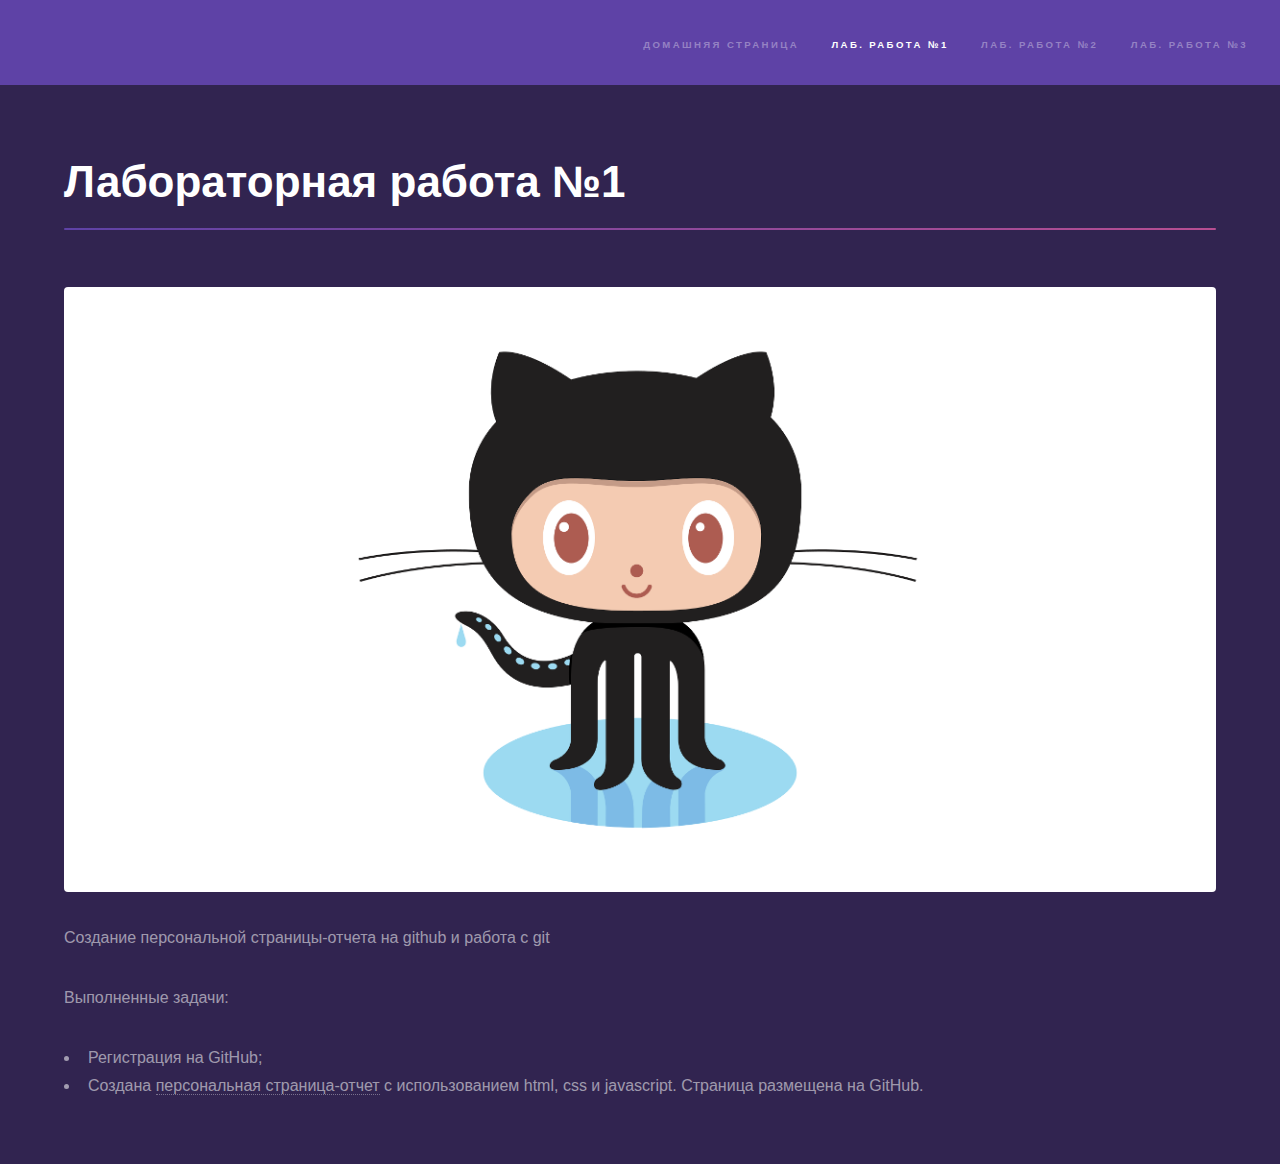
==== commit ae5ca5b7: "add report for 1st lab and a bit for 2nd" ====
--- a/main/report_1.html
+++ b/main/report_1.html
@@ -34,7 +34,12 @@
         <div class="inner">
             <h1 class="major">Лабораторная работа №1</h1>
             <span class="image fit"><img src="../images/lab_1.jpg" alt="" /></span>
-            <p>Donec eget ex magna. Interdum et malesuada fames ac ante ipsum primis in faucibus. Pellentesque venenatis dolor imperdiet dolor mattis sagittis. Praesent rutrum sem diam, vitae egestas enim auctor sit amet. Pellentesque leo mauris, consectetur id ipsum sit amet, fergiat. Pellentesque in mi eu massa lacinia malesuada et a elit. Donec urna ex, lacinia in purus ac, pretium pulvinar mauris. Curabitur sapien risus, commodo eget turpis at, elementum convallis elit. Pellentesque enim turpis, hendrerit tristique.</p>
+            <p>Создание персональной страницы-отчета на github и работа с git</p>
+            <p>Выполненные задачи:</p>
+            <ul>
+                <li>Регистрация на GitHub;</li>
+                <li>Создана <a href="https://feelosophy.github.io/" target="_blank">персональная страница-отчет</a> с использованием html, css и javascript. Страница размещена на GitHub.</li>
+            </ul>
         </div>
     </section>
 
